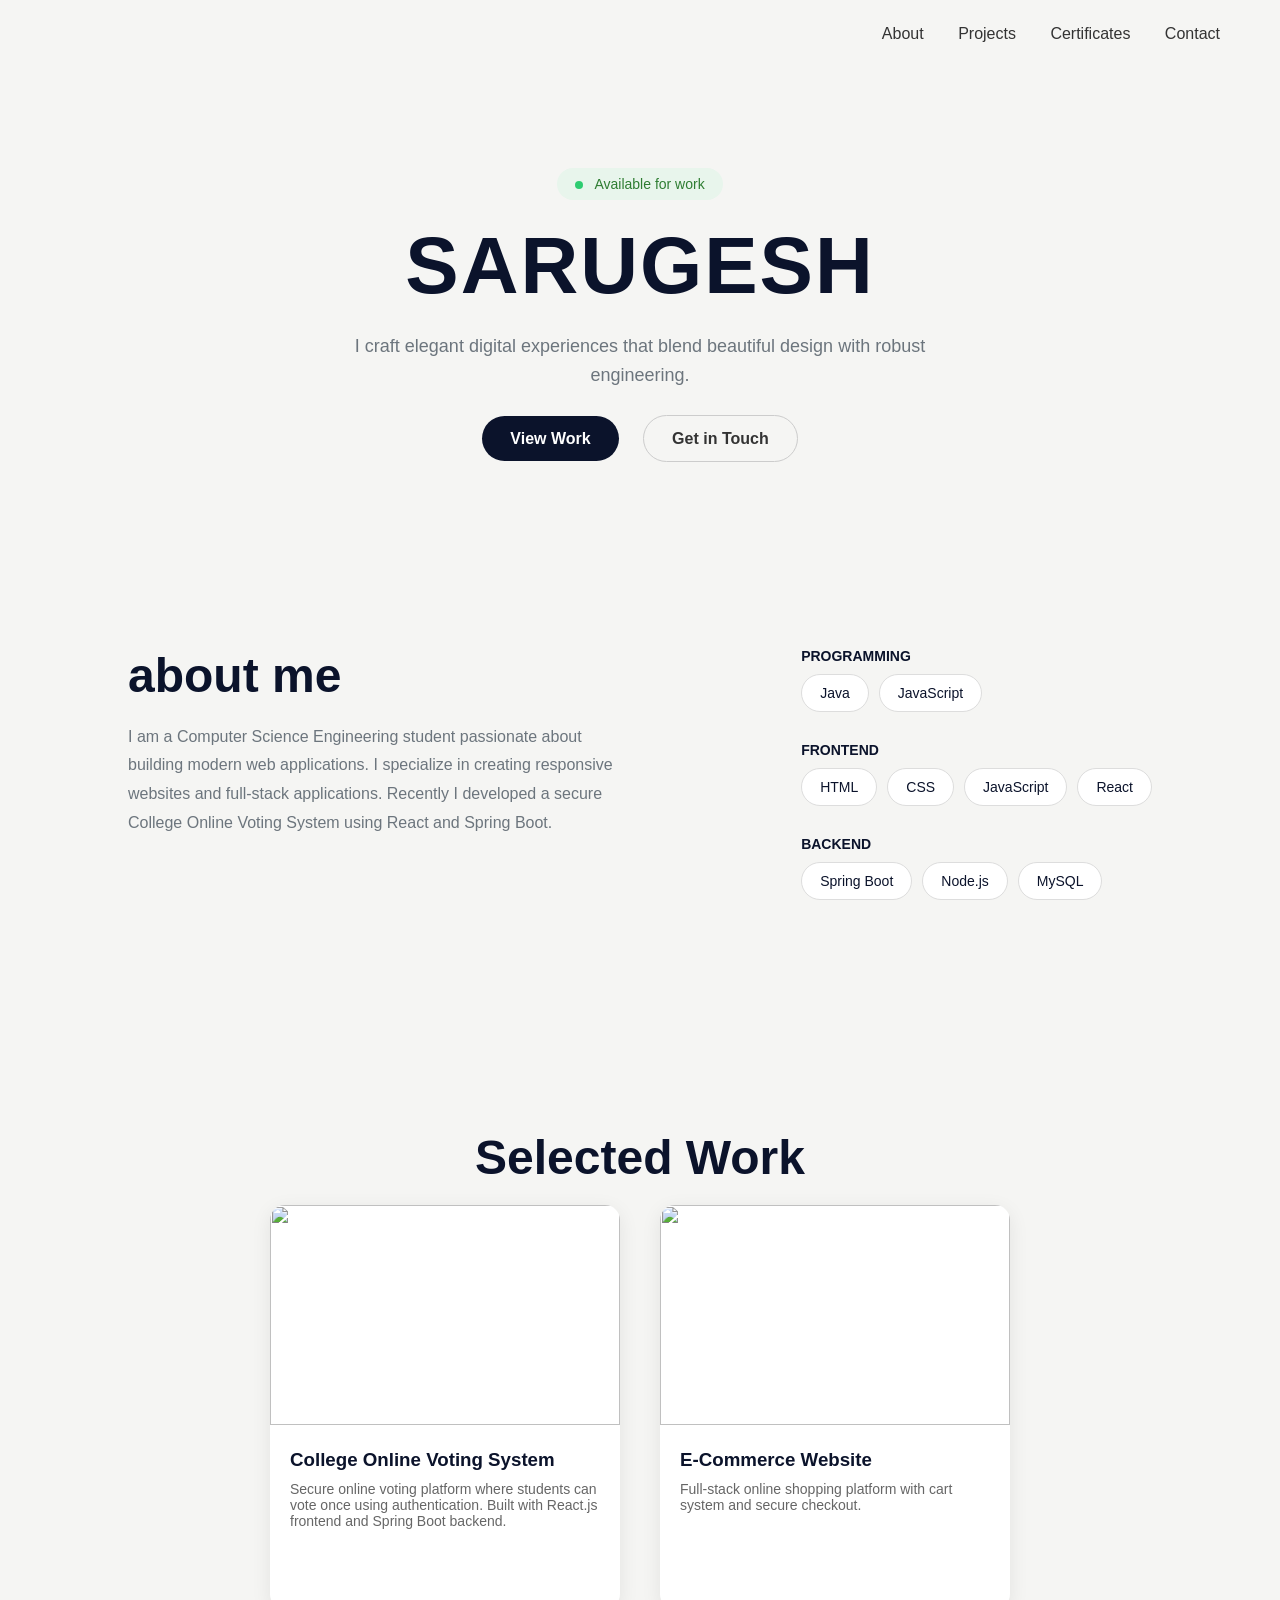
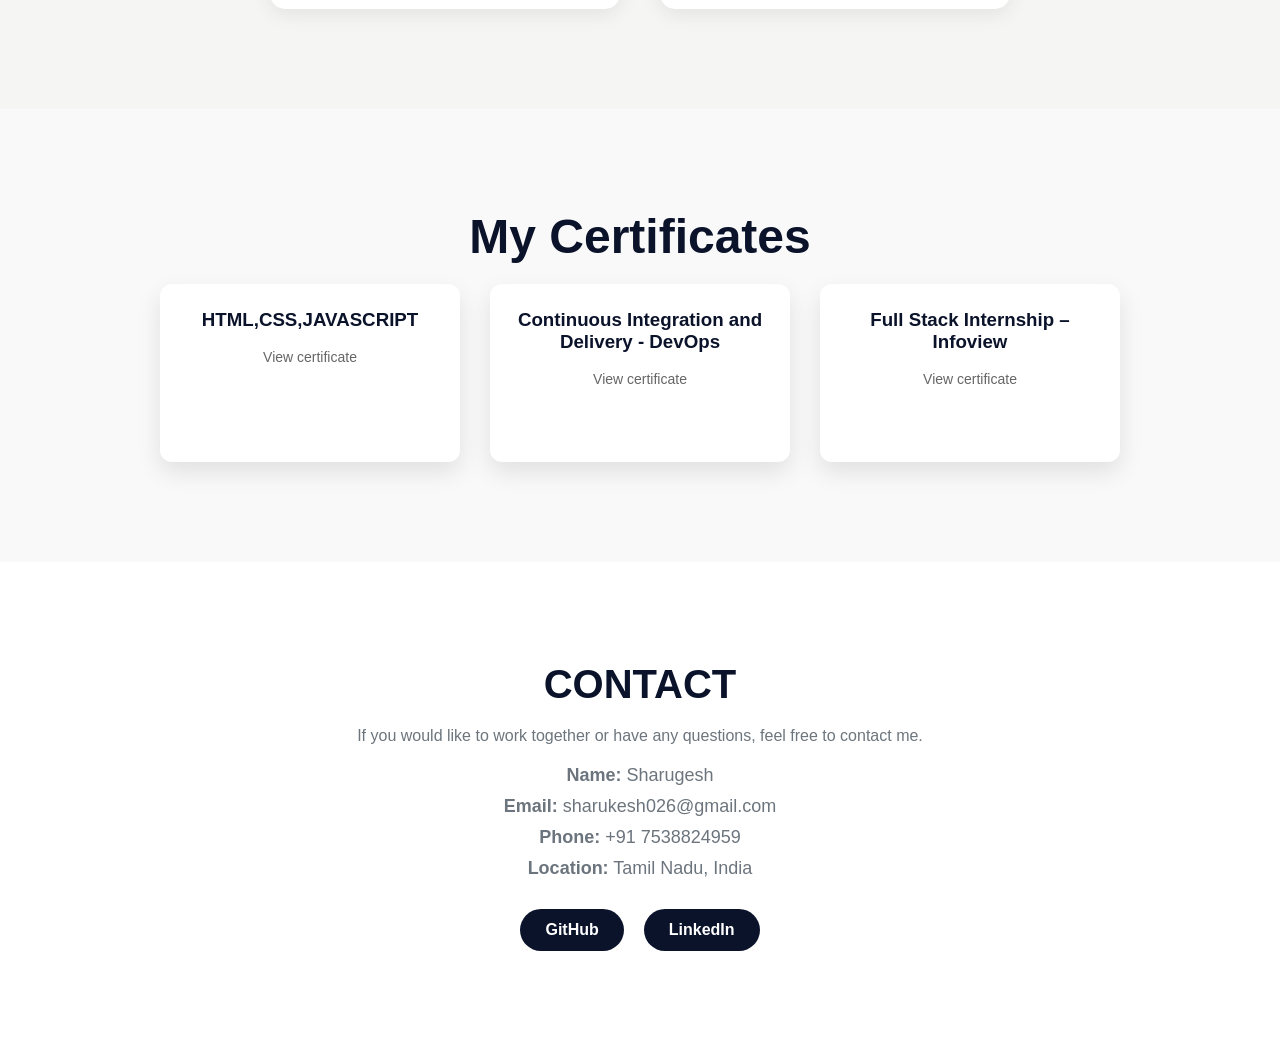
==== index.html @ 6d51662b "Add initial portfolio website structure in index.html This commit adds a complete HTML structure for" ====
<!DOCTYPE html>
<html lang="en">

<head>

<meta charset="UTF-8">
<meta name="viewport" content="width=device-width, initial-scale=1.0">

<title>Sharugesh Portfolio</title>

<style>

*{
margin:0;
padding:0;
box-sizing:border-box;
font-family:Arial, Helvetica, sans-serif;
scroll-behavior:smooth;
}

body{
background:#f5f5f3;
color:#0b132b;
}

/* NAVBAR */

header{
display:flex;
justify-content:flex-end;
padding:25px 60px;
}

nav a{
margin-left:30px;
text-decoration:none;
color:#333;
font-weight:500;
}

/* HERO */

.hero{
text-align:center;
padding:100px 20px;
}

.badge{
display:inline-block;
background:#e8f5ec;
color:#2e7d32;
padding:8px 18px;
border-radius:25px;
font-size:14px;
margin-bottom:20px;
}

.badge span{
height:8px;
width:8px;
background:#2ecc71;
display:inline-block;
border-radius:50%;
margin-right:8px;
}

.hero h1{
font-size:80px;
font-weight:800;
letter-spacing:2px;
margin-bottom:20px;
}

.hero p{
font-size:18px;
color:#6c757d;
max-width:600px;
margin:auto;
line-height:1.6;
margin-bottom:40px;
}

.btn{
padding:14px 28px;
border-radius:30px;
text-decoration:none;
margin:10px;
font-weight:600;
}

.primary{
background:#0b132b;
color:white;
}

.secondary{
border:1px solid #ccc;
color:#333;
}

/* ABOUT */

.about{
display:flex;
justify-content:space-between;
padding:100px 10%;
gap:50px;
animation:fadeIn 2s ease;
}

.about-left{
max-width:500px;
}

.about-left h5{
letter-spacing:2px;
color:#888;
margin-bottom:10px;
}

.about-left h2{
font-size:48px;
margin-bottom:20px;
}

.about-left p{
color:#6c757d;
line-height:1.8;
}

/* SKILLS */

.skills{
max-width:500px;
}

.skill-group{
margin-bottom:30px;
}

.skill-title{
font-size:14px;
font-weight:bold;
margin-bottom:10px;
}

.tags{
display:flex;
flex-wrap:wrap;
gap:10px;
}

.tag{
padding:10px 18px;
border-radius:25px;
background:white;
border:1px solid #ddd;
font-size:14px;
cursor:pointer;
transition:0.3s;
}

.tag:hover{
background:#0b132b;
color:white;
transform:scale(1.05);
}

/* PROJECTS */

.portfolio{
padding:100px 10%;
text-align:center;
}

.portfolio h5{
color:#888;
margin-bottom:10px;
}

.portfolio h2{
font-size:48px;
margin-bottom:20px;
}

.portfolio p{
color:#6c757d;
margin-bottom:60px;
}

.project-container{
display:flex;
gap:40px;
flex-wrap:wrap;
justify-content:center;
}

.project-card{
background:white;
border-radius:15px;
overflow:hidden;
width:350px;
box-shadow:0 5px 20px rgba(0,0,0,0.08);
}

.project-card img{
width:100%;
height:220px;
object-fit:cover;
}

.project-info{
padding:20px;
text-align:left;
}

.project-info h3{
margin-bottom:10px;
}

.project-info p{
font-size:14px;
color:#666;
}

/* CERTIFICATES */

.certificates{
padding:100px 10%;
text-align:center;
background:#f9f9f9;
}

.certificates h5{
color:#888;
margin-bottom:10px;
}

.certificates h2{
font-size:48px;
margin-bottom:20px;
}

.certificates p{
color:#6c757d;
margin-bottom:50px;
}

.certificate-container{
display:flex;
justify-content:center;
gap:30px;
flex-wrap:wrap;
}

.certificate-card{
background:white;
padding:25px;
border-radius:12px;
width:320px;
box-shadow:0 5px 20px rgba(0,0,0,0.08);
transition:0.3s;
}

.certificate-card:hover{
transform:translateY(-8px);
}

/* CONTACT */

.contact{
text-align:center;
padding:100px 20px;
background:white;
}

.contact h5{
color:#888;
margin-bottom:10px;
}

.contact h2{
font-size:40px;
margin-bottom:20px;
}

.contact p{
color:#6c757d;
margin-bottom:10px;
}

.contact-info{
margin-top:20px;
font-size:18px;
}

.social-links{
margin-top:30px;
display:flex;
justify-content:center;
gap:20px;
}

.social-btn{
padding:12px 25px;
border-radius:30px;
text-decoration:none;
font-weight:600;
background:#0b132b;
color:white;
transition:0.3s;
}

.social-btn:hover{
background:#2ecc71;
transform:translateY(-4px);
}

/* ANIMATION */

@keyframes fadeIn{
from{
opacity:0;
transform:translateY(40px);
}
to{
opacity:1;
transform:translateY(0);
}
}

</style>

</head>

<body>

<header>
<nav>
<a href="#about">About</a>
<a href="#projects">Projects</a>
<a href="#certificates">Certificates</a>
<a href="#contact">Contact</a>
</nav>
</header>

<section class="hero">

<div class="badge">
<span></span> Available for work
</div>

<h1>SARUGESH</h1>

<p>
I craft elegant digital experiences that blend beautiful design with robust engineering.
</p>

<a href="#projects" class="btn primary">View Work</a>
<a href="#contact" class="btn secondary">Get in Touch</a>

</section>

<section class="about" id="about">

<div class="about-left">


<h2>about me</h2>

<p>
I am a Computer Science Engineering student passionate about building modern web applications.
I specialize in creating responsive websites and full-stack applications.
Recently I developed a secure College Online Voting System using React and Spring Boot.
</p>

</div>

<div class="skills">
     <!-- PROGRAMMING -->

    <div class="skill-group">
        <div class="skill-title">PROGRAMMING</div>

        <div class="tags">
            <span class="tag">Java</span>
            <span class="tag">JavaScript</span>
        </div>
    </div>

    <!-- FRONTEND -->

    <div class="skill-group">
        <div class="skill-title">FRONTEND</div>

        <div class="tags">
            <span class="tag">HTML</span>
            <span class="tag">CSS</span>
            <span class="tag">JavaScript</span>
            <span class="tag">React</span>
        </div>
    </div>

   

    <!-- BACKEND -->

    <div class="skill-group">
        <div class="skill-title">BACKEND</div>

        <div class="tags">
            <span class="tag">Spring Boot</span>
            <span class="tag">Node.js</span>
            <span class="tag">MySQL</span>
        </div>
    </div>

    

</div>
</section>

<section class="portfolio" id="projects">


<h2>Selected Work</h2>

<div class="project-container">

<div class="project-card">
<img src="https://images.unsplash.com/photo-1519389950473-47ba0277781c">
<div class="project-info">
<h3>College Online Voting System</h3>
<p>
Secure online voting platform where students can vote once using authentication.
Built with React.js frontend and Spring Boot backend.
</p>
</div>
</div>

<div class="project-card">
<img src="https://images.unsplash.com/photo-1556742049-0cfed4f6a45d">
<div class="project-info">
<h3>E-Commerce Website</h3>
<p>
Full-stack online shopping platform with cart system and secure checkout.
</p>
</div>
</div>

</div>

</section>

<section class="certificates" id="certificates" style="padding:100px 10%; text-align:center; background:#f9f9f9;">


<h2 style="font-size:48px; margin-bottom:20px;">My Certificates</h2>



<div style="display:flex; justify-content:center; gap:30px; flex-wrap:wrap;">

<div onclick="openCert('cert1')" style="background:white; padding:25px; border-radius:12px; width:300px; cursor:pointer; box-shadow:0 10px 25px rgba(0,0,0,0.1);">
<h3>HTML,CSS,JAVASCRIPT</h3>
<br>
<p style="font-size:14px; color:#666;">View certificate</p>
</div>

<div onclick="openCert('cert2')" style="background:white; padding:25px; border-radius:12px; width:300px; cursor:pointer; box-shadow:0 10px 25px rgba(0,0,0,0.1);">
<h3>Continuous Integration and Delivery - DevOps</h3>
<br>
<p style="font-size:14px; color:#666;">View certificate</p>
</div>

<div onclick="openCert('cert3')" style="background:white; padding:25px; border-radius:12px; width:300px; cursor:pointer; box-shadow:0 10px 25px rgba(0,0,0,0.1);">
<h3>Full Stack Internship – Infoview</h3>
<br>
<p style="font-size:14px; color:#666;">View certificate</p>
</div>

</div>

<!-- Certificate Popup -->

<div id="certPopup" style="display:none; position:fixed; top:0; left:0; width:100%; height:100%; background:rgba(0,0,0,0.8); justify-content:center; align-items:center;">

<div style="position:relative; background:white; padding:20px; border-radius:10px; max-width:80%;">

<span onclick="closeCert()" style="position:absolute; top:10px; right:15px; font-size:25px; cursor:pointer;">×</span>

<img id="certImage" src="" style="max-width:100%; height:auto;">

</div>

</div>

<script>

function openCert(cert){
let img=document.getElementById("certImage");

if(cert==="cert1"){
img.src="images/Annotation 2026-03-11 113304.png"
}

if(cert==="cert2"){
img.src="images/Annotation 2026-03-11 113146.png";
}

if(cert==="cert3"){
img.src="internship-certificate.jpg";
}

document.getElementById("certPopup").style.display="flex";
}

function closeCert(){
document.getElementById("certPopup").style.display="none";
}

</script>

</section>


<section class="contact" id="contact" style="text-align:center; padding:100px 20px; background:white;">

    
    <h2 style="font-size:40px; margin-bottom:20px;">CONTACT</h2>

    <p style="color:#6c757d; margin-bottom:10px;">
        If you would like to work together or have any questions, feel free to contact me.
    </p>

    <div class="contact-info" style="margin-top:20px; font-size:18px;">
        <p><strong>Name:</strong> Sharugesh</p>
        <p><strong>Email:</strong> sharukesh026@gmail.com</p>
        <p><strong>Phone:</strong> +91 7538824959</p>
        <p><strong>Location:</strong> Tamil Nadu, India</p>
    </div>

    <!-- GitHub & LinkedIn Buttons -->
    <div class="social-links" style="margin-top:30px; display:flex; justify-content:center; gap:20px;">
        <a href="https://github.com/sharukesh026-oss" target="_blank" style="
            padding:12px 25px;
            border-radius:30px;
            text-decoration:none;
            font-weight:600;
            background:#0b132b;
            color:white;
            transition:0.3s;
            display:inline-block;
        " 
        onmouseover="this.style.background='#2ecc71'; this.style.transform='translateY(-4px)';" 
        onmouseout="this.style.background='#0b132b'; this.style.transform='translateY(0)';"
        >GitHub</a>

        <a href="https://linkedin.com/in/yourusername" target="_blank" style="
            padding:12px 25px;
            border-radius:30px;
            text-decoration:none;
            font-weight:600;
            background:#0b132b;
            color:white;
            transition:0.3s;
            display:inline-block;
        " 
        onmouseover="this.style.background='#2ecc71'; this.style.transform='translateY(-4px)';" 
        onmouseout="this.style.background='#0b132b'; this.style.transform='translateY(0)';"
        >LinkedIn</a>
    </div>

</section>

</body>
</html>
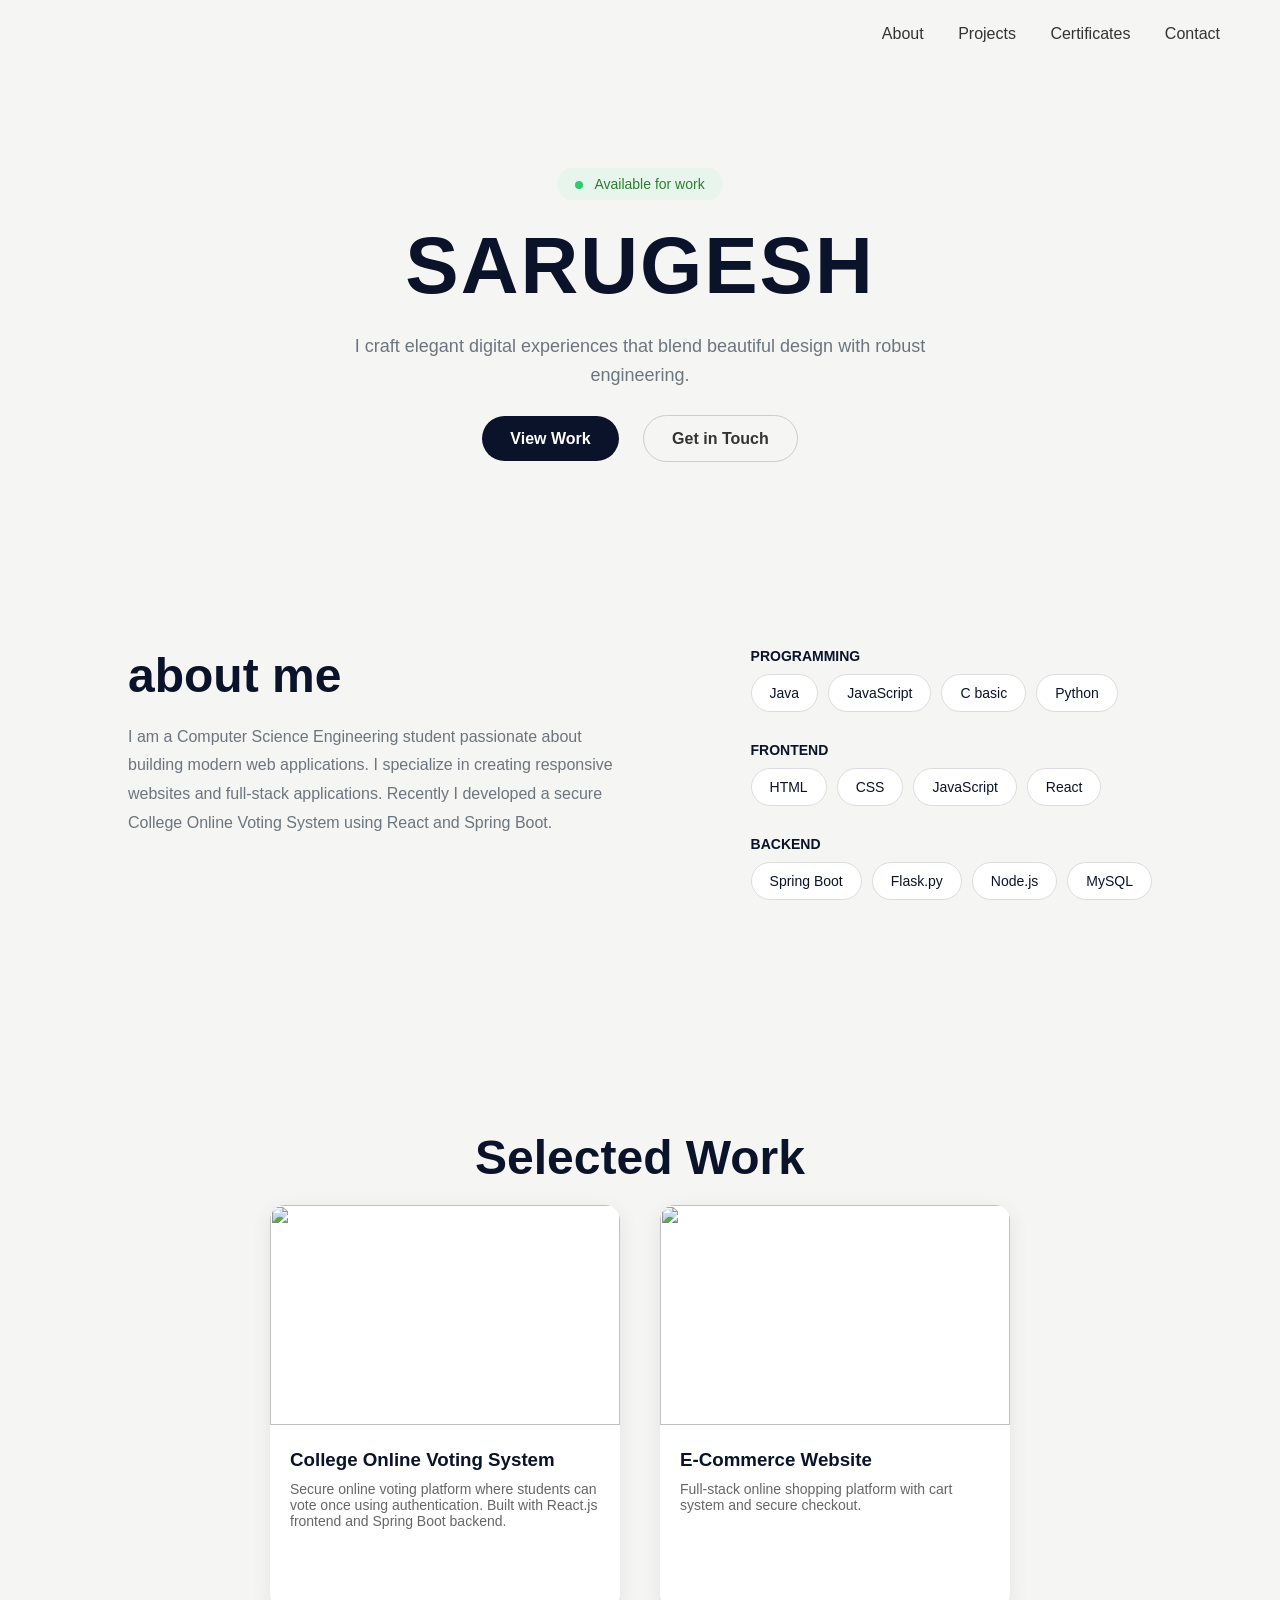
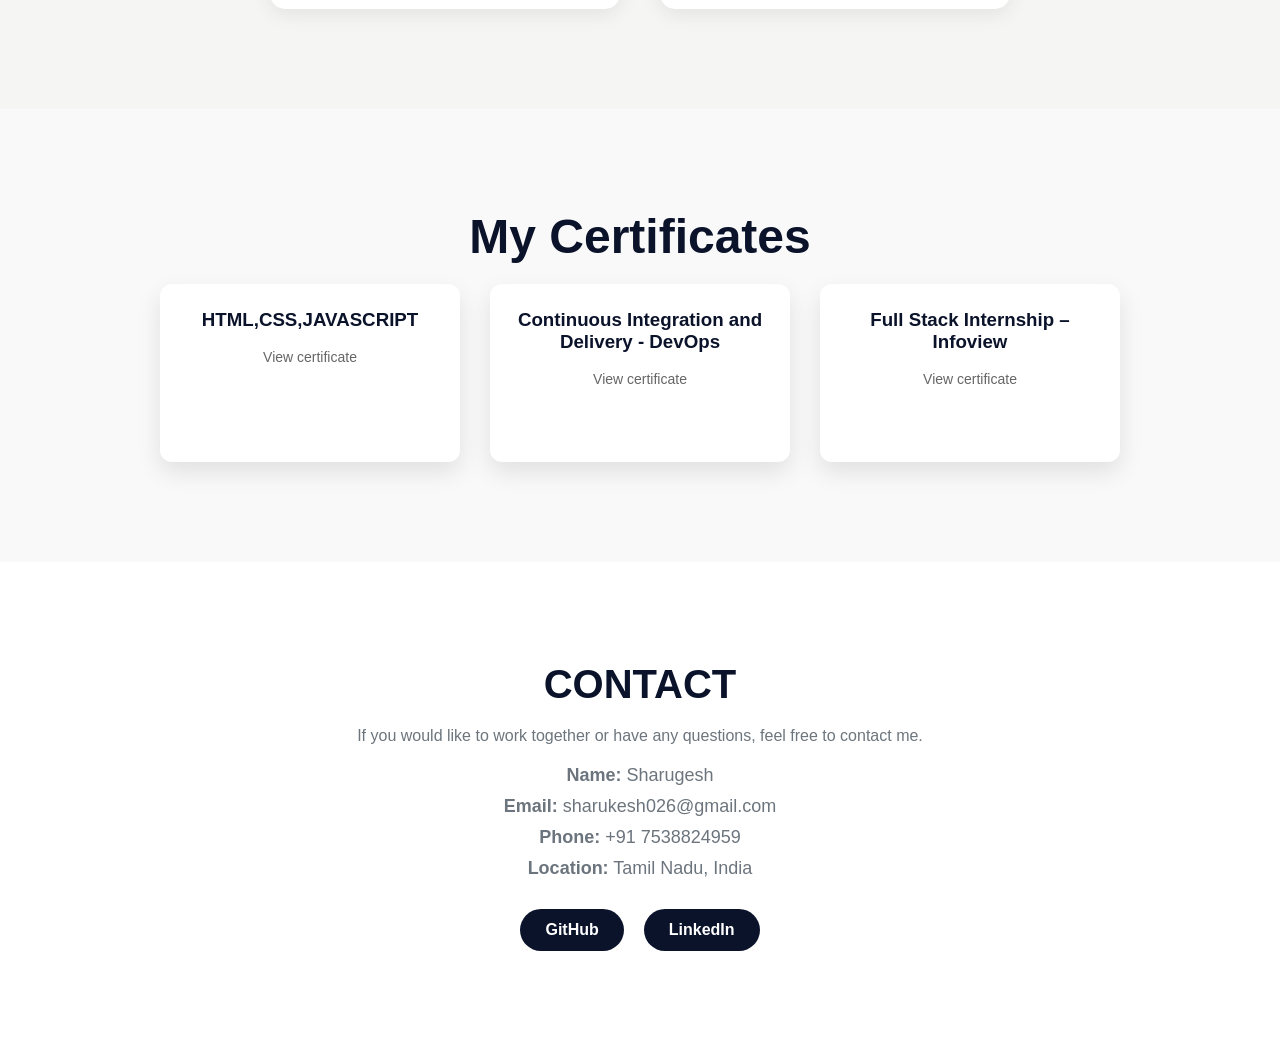
==== commit 488bf066: "Add C basic and Flask.py tags to skills section" ====
--- a/index.html
+++ b/index.html
@@ -385,6 +385,8 @@
         <div class="tags">
             <span class="tag">Java</span>
             <span class="tag">JavaScript</span>
+              <span class="tag">C basic</span>
+              <span class="tag">Python</span>
         </div>
     </div>
 
@@ -410,6 +412,7 @@
 
         <div class="tags">
             <span class="tag">Spring Boot</span>
+              <span class="tag">Flask.py</span>
             <span class="tag">Node.js</span>
             <span class="tag">MySQL</span>
         </div>
